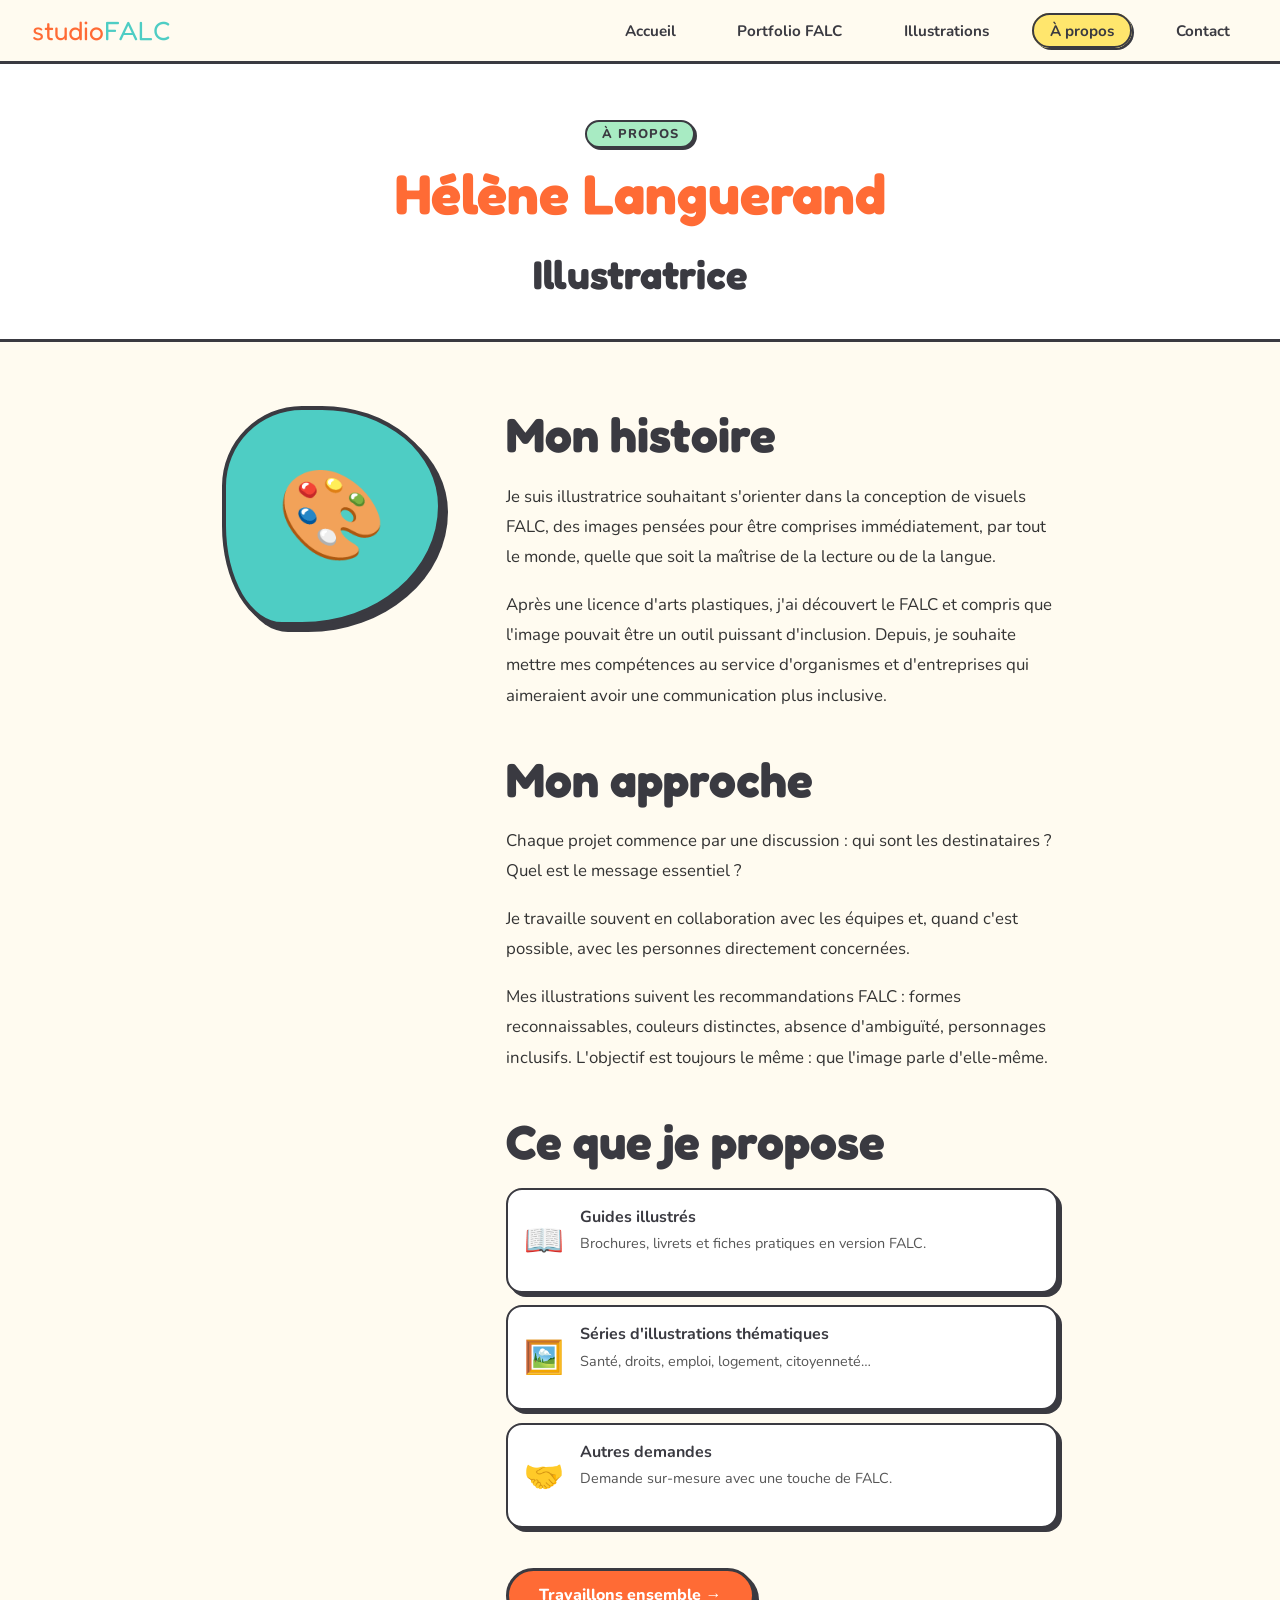
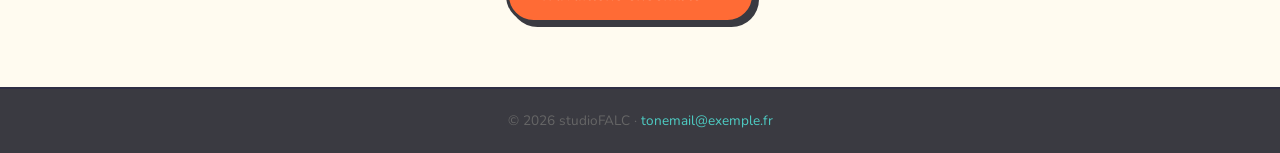
==== apropos.html @ 452ef882 "commit 2, ajout illustrations" ====
<!DOCTYPE html>
<html lang="fr">
<head>
  <meta charset="UTF-8">
  <meta name="viewport" content="width=device-width, initial-scale=1.0">
  <title>studioFALC - À propos</title>
  <link rel="preconnect" href="https://fonts.googleapis.com">
  <link rel="preconnect" href="https://fonts.gstatic.com" crossorigin>
  <link href="https://fonts.googleapis.com/css2?family=Fredoka+One&family=Nunito:wght@400;600;700;800&display=swap" rel="stylesheet">
  <link rel="stylesheet" href="style.css">
</head>
<body>

<nav>
  <a href="index.html" class="logo">studio<span>FALC</span></a>
  <ul class="nav-links" id="navLinks">
    <li><a href="index.html">Accueil</a></li>
    <li><a href="portfolio.html">Portfolio FALC</a></li>
    <li><a href="illustrations.html">Illustrations</a></li>
    <li><a href="apropos.html" class="active">À propos</a></li>
    <li><a href="contact.html">Contact</a></li>
  </ul>
  <button class="burger" id="burger" aria-label="Menu">
    <span></span><span></span><span></span>
  </button>
</nav>

<main>
  <div class="page-header">
    <div class="s-tag" style="background:var(--green);">À propos</div>
    <h1 class="orange-name">Hélène Languerand</h1>
    <h2 class="illustratrice-title">Illustratrice</h2>
  </div>

  <div class="apropos-wrap">

    <div class="avatar reveal">🎨</div>

    <div class="apropos-text">

      <div class="reveal">
        <h2>Mon histoire</h2>
        <p>
          Je suis illustratrice souhaitant s'orienter dans la conception de visuels FALC, des images pensées pour être comprises immédiatement, par tout le monde, quelle que soit la maîtrise de la lecture ou de la langue.
        </p>
        <p>
          Après une licence d'arts plastiques, j'ai découvert le FALC et compris que l'image pouvait être un outil puissant d'inclusion. Depuis, je souhaite mettre mes compétences au service d'organismes et d'entreprises qui aimeraient avoir une communication plus inclusive.
        </p>
      </div>

      <div class="reveal" style="margin-top:2.5rem;">
        <h2>Mon approche</h2>
        <p>
          Chaque projet commence par une discussion : qui sont les destinataires ? Quel est le message essentiel ? 
        </p>
        <p>
          Je travaille souvent en collaboration avec les équipes et, quand c'est possible, avec les personnes directement concernées.
        </p>
        <p>
          Mes illustrations suivent les recommandations FALC : formes reconnaissables, couleurs distinctes, absence d'ambiguïté, personnages inclusifs. L'objectif est toujours le même : que l'image parle d'elle-même.
        </p>
      </div>

      <div class="reveal" style="margin-top:2.5rem;">
        <h2>Ce que je propose</h2>
        <div style="display:flex; flex-direction:column; gap:.8rem; margin-top:1rem;">
          <div style="display:flex; gap:1rem; align-items:center; background:#fff; border:2.5px solid var(--dark); border-radius:var(--r); padding:1rem; box-shadow:var(--shadow);">
            <span style="font-size:2rem;">📖</span>
            <div>
              <strong>Guides illustrés</strong>
              <p style="font-size:.9rem; color:#555; margin-top:.2rem;">Brochures, livrets et fiches pratiques en version FALC.</p>
            </div>
          </div>
          <div style="display:flex; gap:1rem; align-items:center; background:#fff; border:2.5px solid var(--dark); border-radius:var(--r); padding:1rem; box-shadow:var(--shadow);">
            <span style="font-size:2rem;">🖼️</span>
            <div>
              <strong>Séries d'illustrations thématiques</strong>
              <p style="font-size:.9rem; color:#555; margin-top:.2rem;">Santé, droits, emploi, logement, citoyenneté…</p>
            </div>
          </div>
          <div style="display:flex; gap:1rem; align-items:center; background:#fff; border:2.5px solid var(--dark); border-radius:var(--r); padding:1rem; box-shadow:var(--shadow);">
            <span style="font-size:2rem;">🤝</span>
            <div>
              <strong>Autres demandes</strong>
              <p style="font-size:.9rem; color:#555; margin-top:.2rem;">Demande sur-mesure avec une touche de FALC.</p>
            </div>
          </div>
        </div>
      </div>

      <div class="reveal" style="margin-top:2.5rem;">
        <a href="contact.html" class="btn btn-coral">Travaillons ensemble →</a>
      </div>

    </div>
  </div>
</main>

<footer>
  <p>© 2026 studioFALC · <a href="mailto:tonemail@exemple.fr">tonemail@exemple.fr</a></p>
</footer>

<script src="nav.js"></script>
</body>
</html>
---- style.css ----
:root {
  --cream:  #FFFBF0;
  --coral:  #FF6B35;
  --teal:   #4ECDC4;
  --yellow: #FFE66D;
  --green: #a8ebc3;
  --dark:   #3a3a41;
  --shadow: 4px 4px 0 var(--dark);
  --r: 16px;
}

*, *::before, *::after { margin: 0; padding: 0; box-sizing: border-box; }
html { scroll-behavior: smooth; }

body {
  font-family: 'Nunito', sans-serif;
  background: var(--cream);
  color: var(--dark);
  overflow-x: hidden;
  min-height: 100vh;
  display: flex;
  flex-direction: column;
}

main { flex: 1; }

/* ══ NAV ══ */
nav {
  position: sticky; top: 0; z-index: 100;
  background: var(--cream);
  border-bottom: 3px solid var(--dark);
  padding: .9rem 2rem;
  display: flex; align-items: center; justify-content: space-between;
}
.logo {
  font-family: 'Fredoka One', cursive;
  font-size: 1.65rem; color: var(--coral); text-decoration: none;
}
.logo span { color: var(--teal); }

.nav-links { display: flex; gap: 1.6rem; list-style: none; }
.nav-links a {
  font-weight: 700; font-size: .95rem; color: var(--dark);
  text-decoration: none; padding: .35rem 1rem;
  border-radius: 50px; transition: background .2s, transform .18s;
  border: 2px solid transparent;
}
.nav-links a:hover {
  background: var(--yellow);
  transform: translateY(-2px);
}
.nav-links a.active {
  background: var(--yellow);
  border-color: var(--dark);
  box-shadow: 2px 2px 0 var(--dark);
}

.burger {
  display: none; flex-direction: column; gap: 5px;
  background: none; border: none; cursor: pointer; padding: 4px;
}
.burger span {
  display: block; width: 26px; height: 3px;
  background: var(--dark); border-radius: 3px; transition: all .3s;
}

/* ══ FOOTER ══ */
footer {
  background: var(--dark); color: #666;
  text-align: center; padding: 1.4rem 1rem;
  font-size: .85rem; border-top: 2px solid #2e2e45;
}
footer a { color: var(--teal); text-decoration: none; }

/* ══ BOUTONS ══ */
.btn {
  display: inline-block; padding: .85rem 1.9rem;
  border-radius: 50px; font-family: 'Nunito', sans-serif;
  font-weight: 800; font-size: 1rem; text-decoration: none;
  border: 3px solid var(--dark); cursor: pointer;
  transition: transform .18s, box-shadow .18s;
  box-shadow: var(--shadow);
}
.btn:hover  { transform: translate(-2px, -2px); box-shadow: 6px 6px 0 var(--dark); }
.btn:active { transform: translate(2px, 2px);   box-shadow: 2px 2px 0 var(--dark); }
.btn-coral  { background: var(--coral); color: #fff; }
.btn-white  { background: #fff; color: var(--dark); }
.btn-teal   { background: var(--teal); color: var(--dark); }
.btn-green   { background: var(--green); color: var(--dark); }

/* ══ BADGE / TAG ══ */
.badge {
  display: inline-block;
  background: var(--green); border: 2px solid var(--dark);
  border-radius: 50px; padding: .3rem 1rem;
  font-weight: 800; font-size: .88rem;
  box-shadow: 2px 2px 0 var(--dark); margin-bottom: 1.4rem;
}
.s-tag {
  display: inline-block; border: 2.5px solid var(--dark);
  border-radius: 50px; padding: .2rem .9rem;
  font-weight: 800; font-size: .8rem; letter-spacing: 1px;
  text-transform: uppercase; margin-bottom: .9rem;
  box-shadow: 2px 2px 0 var(--dark);
}

/* ══ TITRES ══ */
h1 {
  font-family: 'Fredoka One', cursive;
  font-size: clamp(2.8rem, 6vw, 5rem);
  line-height: 1.1; margin-bottom: 1.4rem;
}
h1 .hl {
  color: var(--coral); position: relative; display: inline-block;
}
h1 .hl::after {
  content: ''; position: absolute;
  bottom: 4px; left: 0; width: 100%; height: 10px;
  background: var(--yellow); z-index: -1; border-radius: 4px;
}
h2 {
  font-family: 'Fredoka One', cursive;
  font-size: clamp(2rem, 4vw, 3rem); line-height: 1.2;
}

/* ══ PAGE HERO (index) ══ */
.hero {
  min-height: calc(100vh - 66px);
  display: flex; align-items: center;
  padding: 4rem 2rem; position: relative; overflow: hidden;
}
.hero-content { max-width: 660px; z-index: 2; }
.hero-sub {
  font-size: 1.15rem; line-height: 1.75; color: #444;
  margin-bottom: 2.5rem; max-width: 500px;
}
.hero-btns { display: flex; gap: 1rem; flex-wrap: wrap; }

/* Blobs */
.blob { position: absolute; border-radius: 50%; z-index: 1; opacity: .55; }
.blob-1 {
  width: 420px; height: 420px; background: var(--teal);
  right: -70px; top: 50%; transform: translateY(-50%);
  border-radius: 60% 40% 70% 30% / 50% 60% 40% 50%;
  animation: float1 6s ease-in-out infinite;
}
.blob-2 {
  width: 190px; height: 190px; background: var(--yellow);
  right: 220px; top: 8%;
  border-radius: 40% 60% 30% 70% / 60% 40% 70% 30%;
  animation: floatS 5s ease-in-out infinite;
  animation-delay: -2s;
}
.blob-3 {
  width: 110px; height: 110px; background: var(--green);
  right: 400px; bottom: 10%;
  border-radius: 70% 30% 50% 50% / 40% 60% 40% 60%;
  animation: floatS 5s ease-in-out infinite;
  animation-delay: -4s;
}
@keyframes float1 {
  0%,100% { transform: translateY(-50%) rotate(0deg); }
  50%      { transform: translateY(calc(-50% - 18px)) rotate(4deg); }
}
@keyframes floatS {
  0%,100% { transform: translateY(0); }
  50%      { transform: translateY(-14px); }
}

/* ══ PAGE PORTFOLIO ══ */
.page-header {
  padding: 3.5rem 2rem 2rem;
  text-align: center;
  border-bottom: 3px solid var(--dark);
  background: #fff;
}
.page-header h1 { font-size: clamp(2.2rem, 5vw, 3.5rem); margin-bottom: .6rem; }
.page-header p  { font-size: 1.05rem; color: #555; max-width: 520px; margin: 0 auto; }

.portfolio-section { padding: 3.5rem 2rem; }
.grid {
  display: grid;
  grid-template-columns: repeat(auto-fill, minmax(280px, 1fr));
  gap: 1.5rem; max-width: 1100px; margin: 0 auto;
}
.grid-gip {
  display: grid;
  grid-template-columns: repeat(3, 1fr);
  gap: 1.2rem; max-width: 1200px; margin: 2rem auto 0;
}
@media (max-width: 768px) {
  .grid-gip { grid-template-columns: 1fr; }
}
.card {
  border: 3px solid var(--dark); border-radius: var(--r);
  overflow: hidden; box-shadow: var(--shadow);
  transition: transform .2s, box-shadow .2s;
  background: #fff;
}
.card:hover {
  transform: translate(-3px, -3px);
  box-shadow: 7px 7px 0 var(--dark);
}
.card-thumb {
  width: 100%; aspect-ratio: 4/3;
  display: flex; align-items: center; justify-content: center;
  font-size: 4.5rem;
}
.card-body { padding: 1.2rem; border-top: 3px solid var(--dark); }
.card-cat {
  display: inline-block; font-size: .75rem; font-weight: 800;
  text-transform: uppercase; letter-spacing: .8px;
  padding: .15rem .7rem; border-radius: 50px;
  border: 2px solid var(--dark); margin-bottom: .6rem;
}
.card-title { font-weight: 800; font-size: 1.05rem; margin-bottom: .35rem; }
.card-desc  { font-size: .88rem; color: #555; line-height: 1.5; }

/* ══ PAGE À PROPOS ══ */
.apropos-wrap {
  max-width: 900px; margin: 0 auto;
  padding: 4rem 2rem;
  display: grid; grid-template-columns: 220px 1fr;
  gap: 4rem; align-items: start;
}
.avatar {
  aspect-ratio: 1; background: var(--teal);
  border-radius: 40% 60% 70% 30% / 40% 50% 60% 50%;
  border: 4px solid var(--dark); box-shadow: 6px 6px 0 var(--dark);
  display: flex; align-items: center; justify-content: center;
  font-size: 5.5rem; position: sticky; top: 100px;
}
.apropos-text h2 { margin-bottom: 1.1rem; }
.apropos-text p  { font-size: 1.05rem; line-height: 1.8; color: #333; margin-bottom: 1.1rem; }
.chips { display: flex; gap: .8rem; flex-wrap: wrap; margin-top: 1.4rem; }
.chip {
  padding: .4rem 1rem; border-radius: 50px;
  border: 2px solid var(--dark); font-weight: 700; font-size: .9rem;
  box-shadow: 2px 2px 0 var(--dark);
}

/* ══ PAGE CONTACT ══ */
.contact-wrap {
  max-width: 600px; margin: 0 auto;
  padding: 4rem 2rem;
}
.contact-wrap h1 { margin-bottom: .6rem; }
.contact-wrap .intro { font-size: 1.05rem; color: #444; margin-bottom: 2.5rem; }
form { display: flex; flex-direction: column; gap: 1.2rem; }
.fgroup { display: flex; flex-direction: column; gap: .5rem; }
.fgroup label { font-weight: 700; font-size: .95rem; }
.fgroup input,
.fgroup textarea,
.fgroup select {
  padding: .85rem 1rem; border-radius: var(--r);
  border: 3px solid var(--dark); background: #fff;
  font-family: 'Nunito', sans-serif; font-size: 1rem;
  color: var(--dark); transition: border-color .2s, box-shadow .2s;
  box-shadow: var(--shadow);
}
.fgroup input:focus,
.fgroup textarea:focus,
.fgroup select:focus {
  outline: none; border-color: var(--teal);
  box-shadow: 4px 4px 0 var(--teal);
}
.fgroup textarea { resize: vertical; min-height: 150px; }
.form-row { display: grid; grid-template-columns: 1fr 1fr; gap: 1.2rem; }

/* ══ CARTES IMAGE SEULE (portfolio) ══ */
.card-img-only {
  border: 3px solid var(--dark);
  border-radius: var(--r);
  overflow: hidden;
  box-shadow: var(--shadow);
  transition: transform .2s, box-shadow .2s;
  background: #fff;
  aspect-ratio: 4/3;
}
.card-img-only:hover {
  transform: translate(-3px, -3px);
  box-shadow: 7px 7px 0 var(--dark);
}
.card-img-only img {
  width: 100%;
  height: 100%;
  object-fit: cover;
  display: block;
}

.project-title {
  font-family: 'Fredoka One', cursive;
  font-size: 2.5rem;
  margin-bottom: 1.5rem;
  padding-bottom: .6rem;
  display: inline-block;
}

.illustratrice-title {
  font-family: 'Fredoka One', cursive;
  font-size: 2.5rem;
  margin-top: 1rem;
  padding-bottom: .6rem;
  display: inline-block;
}

.orange-name {
  color: var(--coral);
}


/* ══ REVEAL ══ */
.reveal {
  opacity: 0; transform: translateY(24px);
  transition: opacity .5s ease, transform .5s ease;
}
.reveal.visible { opacity: 1; transform: none; }

/* ══ MOBILE ══ */
@media (max-width: 768px) {
  .burger { display: flex; }
  .nav-links {
    display: none; position: absolute;
    top: 100%; left: 0; right: 0;
    background: var(--cream);
    border-bottom: 3px solid var(--dark);
    flex-direction: column; align-items: center;
    padding: 1.5rem; gap: 1.2rem;
  }
  .nav-links.open { display: flex; }
  .blob-1 { width: 240px; height: 240px; }
  .blob-2, .blob-3 { display: none; }
  .apropos-wrap { grid-template-columns: 1fr; gap: 2rem; }
  .avatar { width: 160px; margin: 0 auto; position: static; }
  .form-row { grid-template-columns: 1fr; }
}
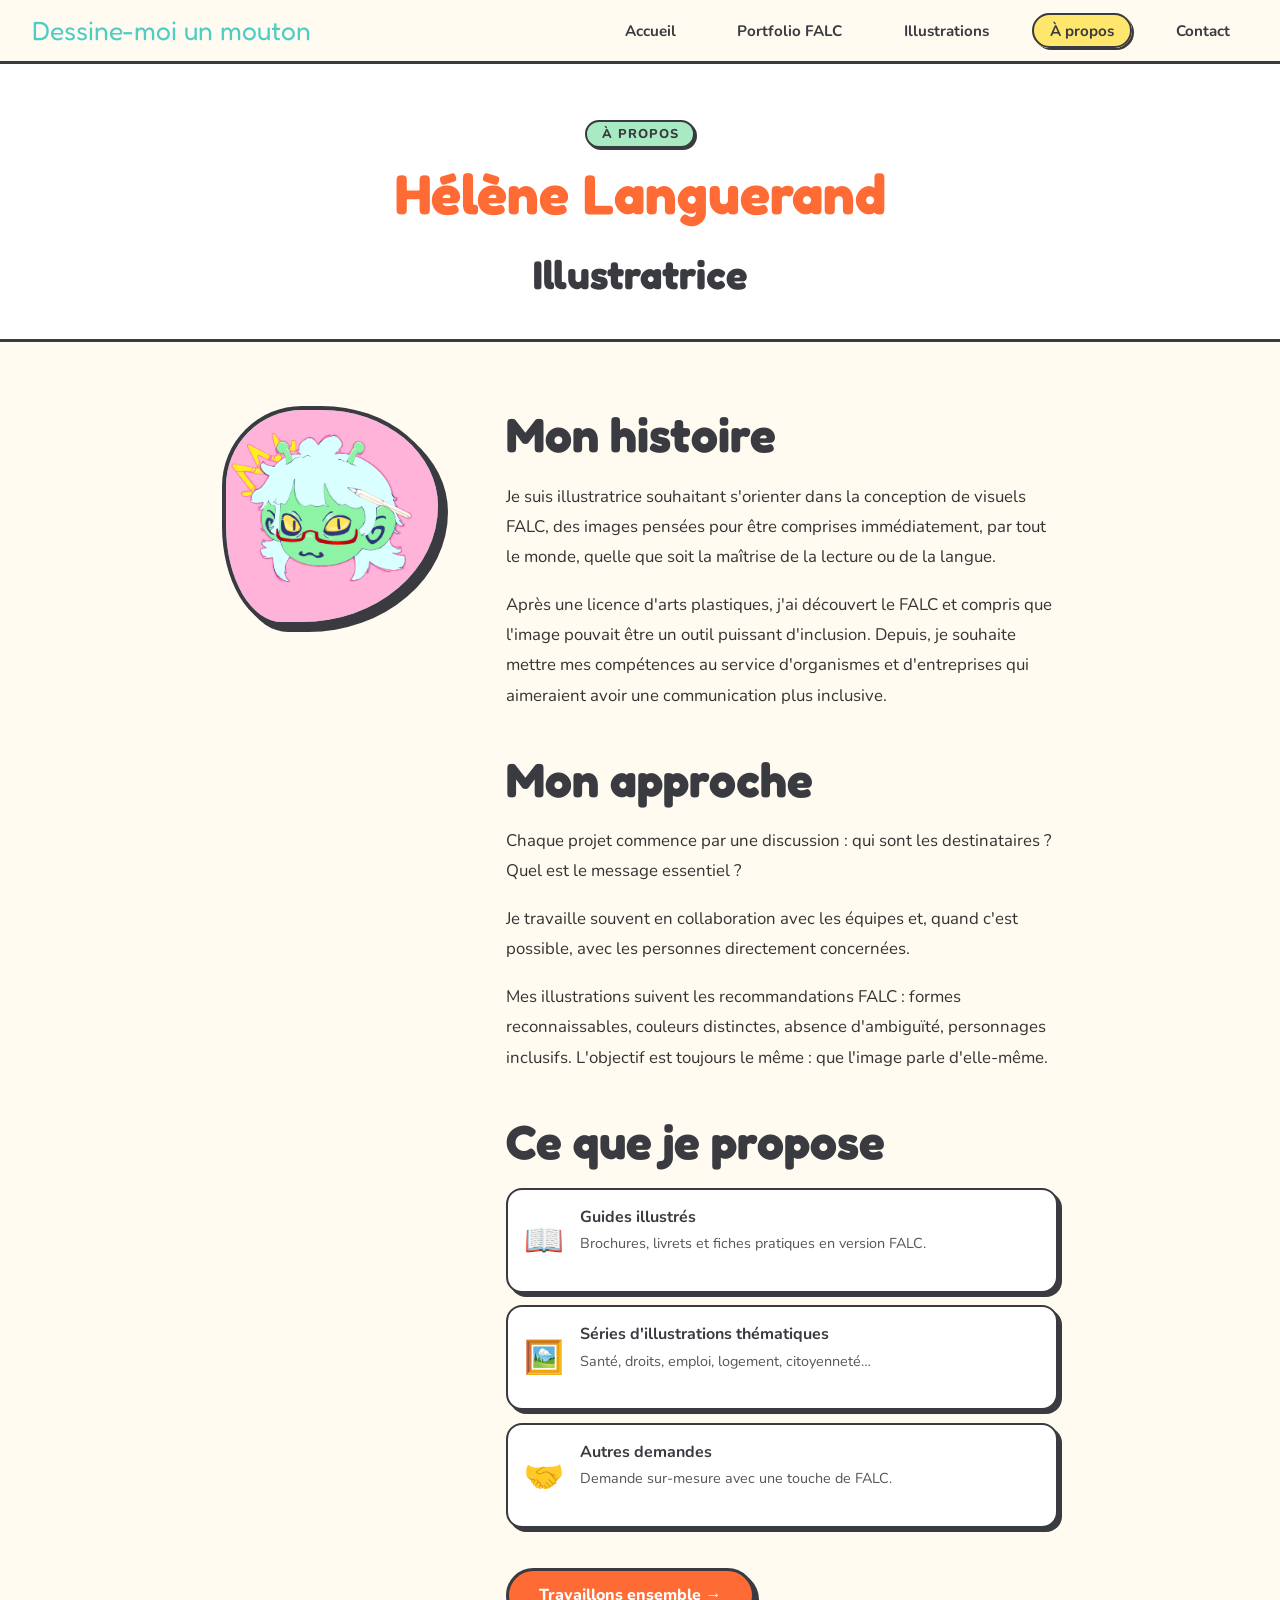
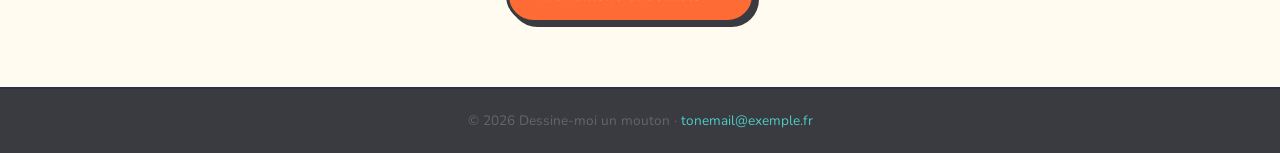
==== commit 92257736: "update site 07/09/2026" ====
--- a/apropos.html
+++ b/apropos.html
@@ -3,7 +3,7 @@
 <head>
   <meta charset="UTF-8">
   <meta name="viewport" content="width=device-width, initial-scale=1.0">
-  <title>studioFALC - À propos</title>
+  <title>DMUM - À propos</title>
   <link rel="preconnect" href="https://fonts.googleapis.com">
   <link rel="preconnect" href="https://fonts.gstatic.com" crossorigin>
   <link href="https://fonts.googleapis.com/css2?family=Fredoka+One&family=Nunito:wght@400;600;700;800&display=swap" rel="stylesheet">
@@ -12,7 +12,7 @@
 <body>
 
 <nav>
-  <a href="index.html" class="logo">studio<span>FALC</span></a>
+  <a href="index.html" class="logo">Dessine-moi un mouton</a>
   <ul class="nav-links" id="navLinks">
     <li><a href="index.html">Accueil</a></li>
     <li><a href="portfolio.html">Portfolio FALC</a></li>
@@ -34,7 +34,9 @@
 
   <div class="apropos-wrap">
 
-    <div class="avatar reveal">🎨</div>
+    <div class="avatar reveal">
+      <img src="images/Avatar.png" alt="Avatar Hélène Languerand" style="width:120%; height:120%; object-fit:cover;">
+    </div>
 
     <div class="apropos-text">
 
@@ -97,7 +99,7 @@
 </main>
 
 <footer>
-  <p>© 2026 studioFALC · <a href="mailto:tonemail@exemple.fr">tonemail@exemple.fr</a></p>
+  <p>© 2026 Dessine-moi un mouton · <a href="mailto:tonemail@exemple.fr">tonemail@exemple.fr</a></p>
 </footer>
 
 <script src="nav.js"></script>
--- a/style.css
+++ b/style.css
@@ -34,7 +34,7 @@
 }
 .logo {
   font-family: 'Fredoka One', cursive;
-  font-size: 1.65rem; color: var(--coral); text-decoration: none;
+  font-size: 1.65rem; color: var(--teal); text-decoration: none;
 }
 .logo span { color: var(--teal); }
 
@@ -228,6 +228,7 @@
   border-radius: 40% 60% 70% 30% / 40% 50% 60% 50%;
   border: 4px solid var(--dark); box-shadow: 6px 6px 0 var(--dark);
   display: flex; align-items: center; justify-content: center;
+  overflow: hidden;
   font-size: 5.5rem; position: sticky; top: 100px;
 }
 .apropos-text h2 { margin-bottom: 1.1rem; }
@@ -269,17 +270,17 @@
 
 /* ══ CARTES IMAGE SEULE (portfolio) ══ */
 .card-img-only {
-  border: 3px solid var(--dark);
+  border: 3px solid var(--green);
   border-radius: var(--r);
   overflow: hidden;
-  box-shadow: var(--shadow);
+  box-shadow: var(--green);
   transition: transform .2s, box-shadow .2s;
   background: #fff;
   aspect-ratio: 4/3;
 }
 .card-img-only:hover {
   transform: translate(-3px, -3px);
-  box-shadow: 7px 7px 0 var(--dark);
+  box-shadow: 7px 7px 0 var(--green);
 }
 .card-img-only img {
   width: 100%;
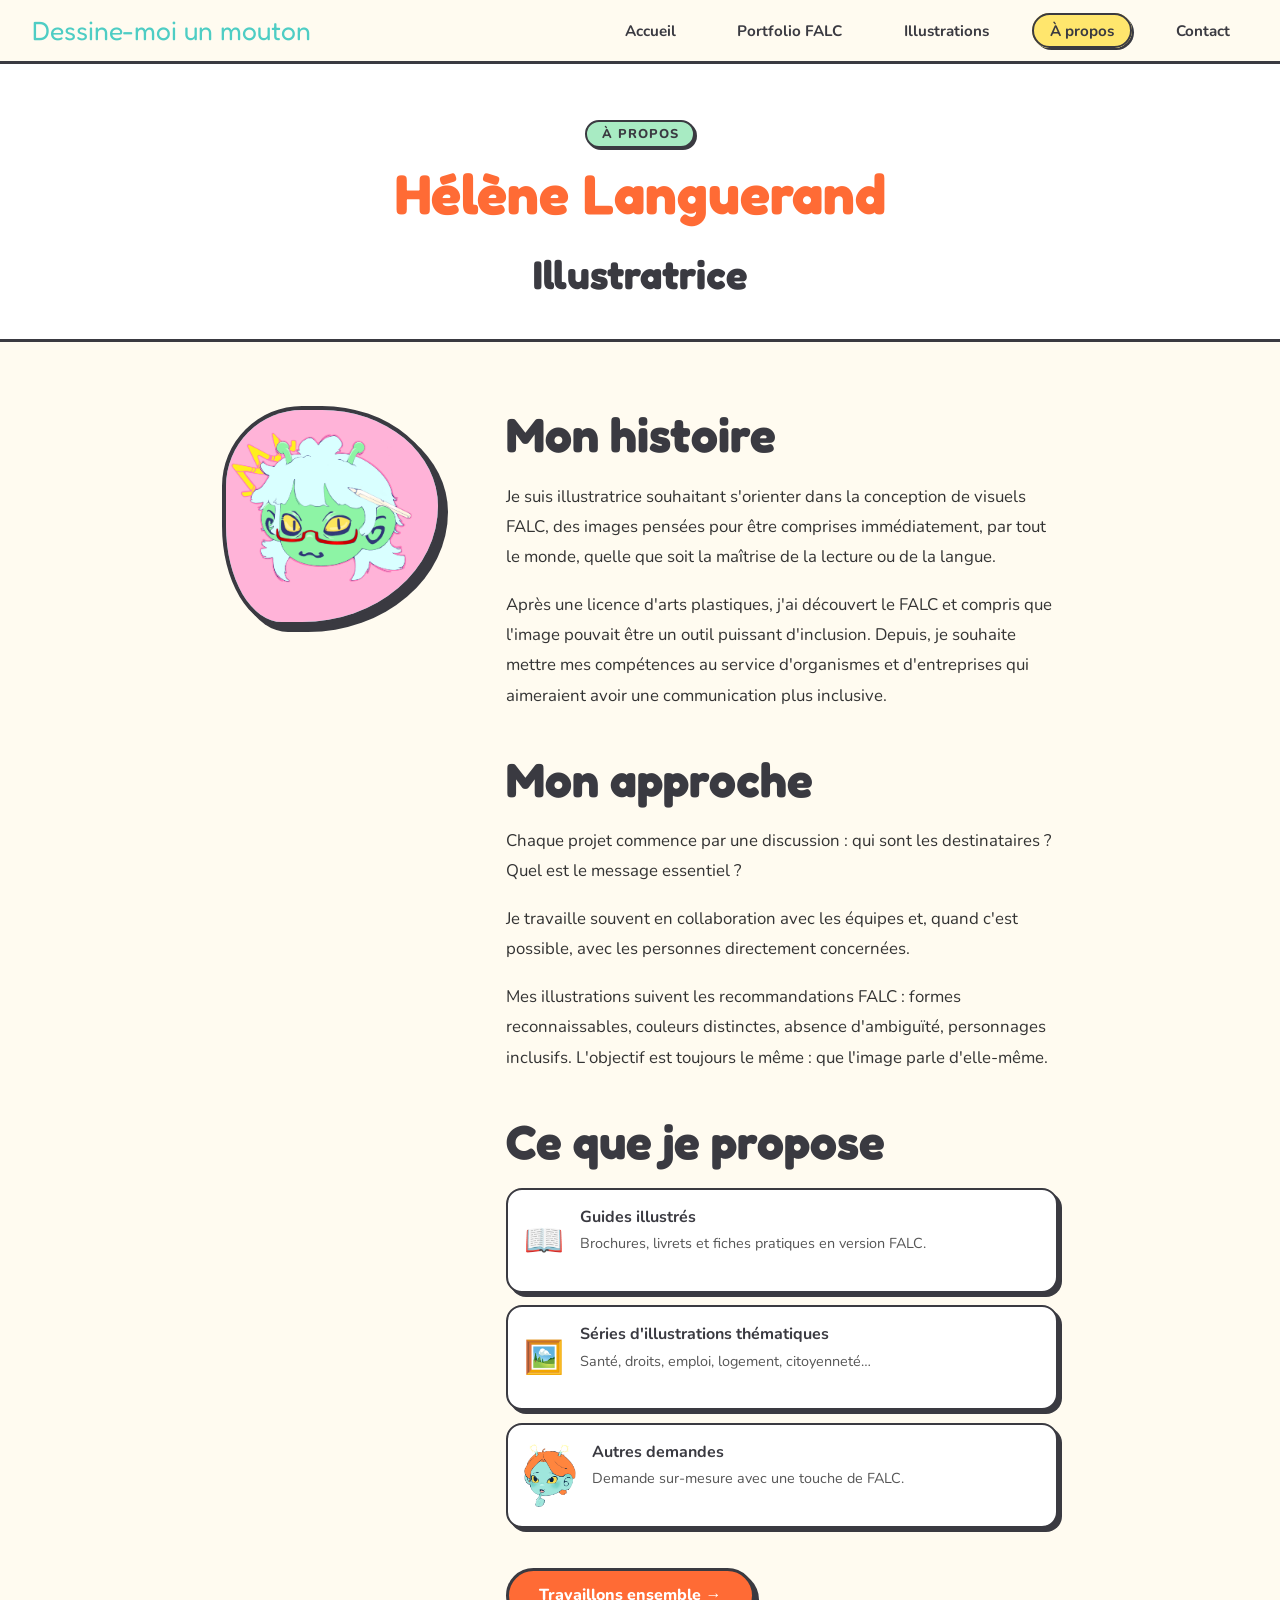
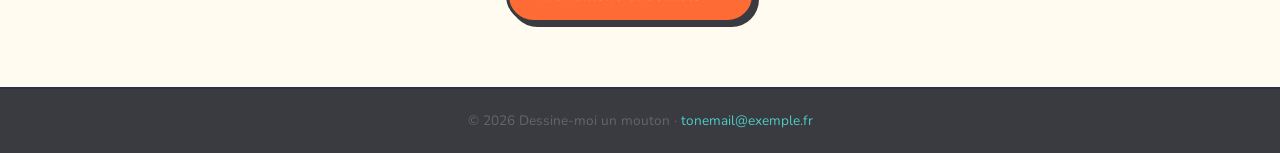
==== commit b0c1cbd6: "Update 09/09" ====
--- a/apropos.html
+++ b/apropos.html
@@ -81,7 +81,8 @@
             </div>
           </div>
           <div style="display:flex; gap:1rem; align-items:center; background:#fff; border:2.5px solid var(--dark); border-radius:var(--r); padding:1rem; box-shadow:var(--shadow);">
-            <span style="font-size:2rem;">🤝</span>
+            <!--<span style="font-size:2rem;">🤝</span> -->
+            <img src="images/Hmm.png" alt="Hmm" style="width:10%; height:10%; object-fit:cover;">
             <div>
               <strong>Autres demandes</strong>
               <p style="font-size:.9rem; color:#555; margin-top:.2rem;">Demande sur-mesure avec une touche de FALC.</p>
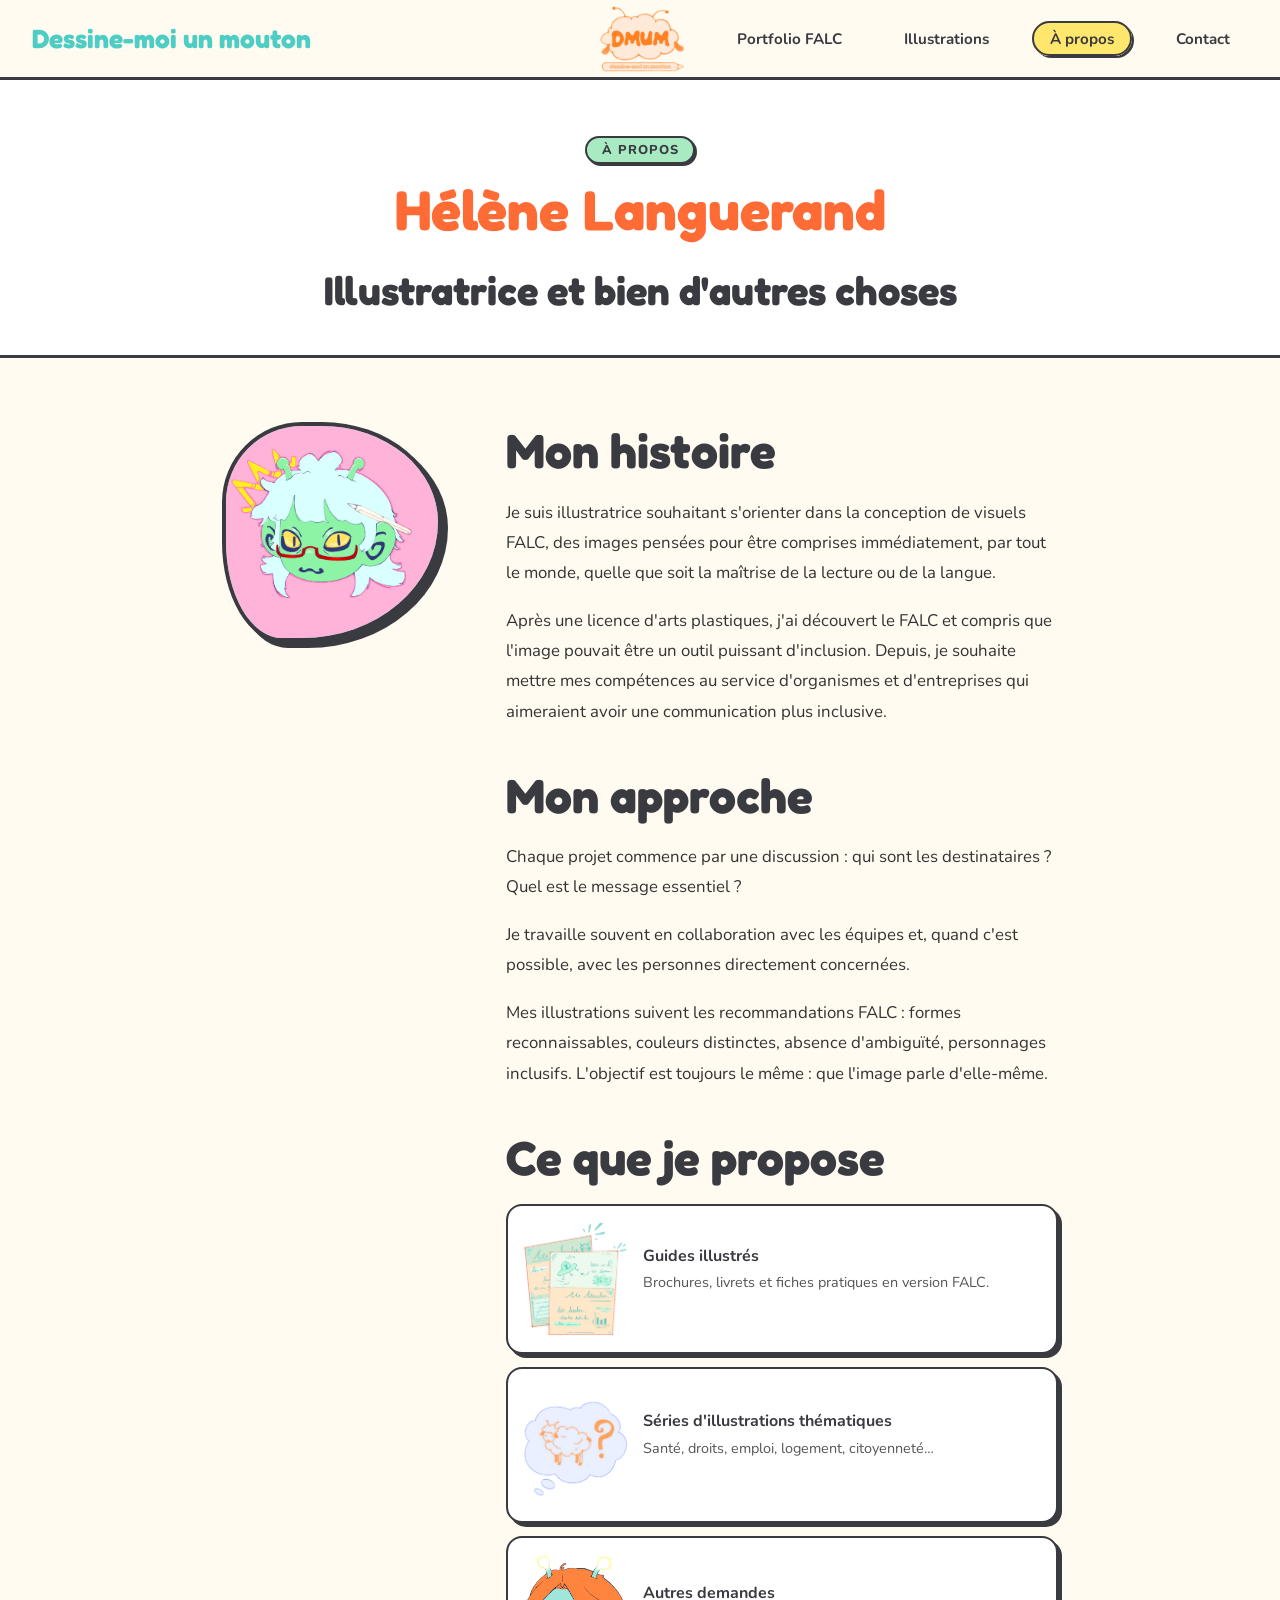
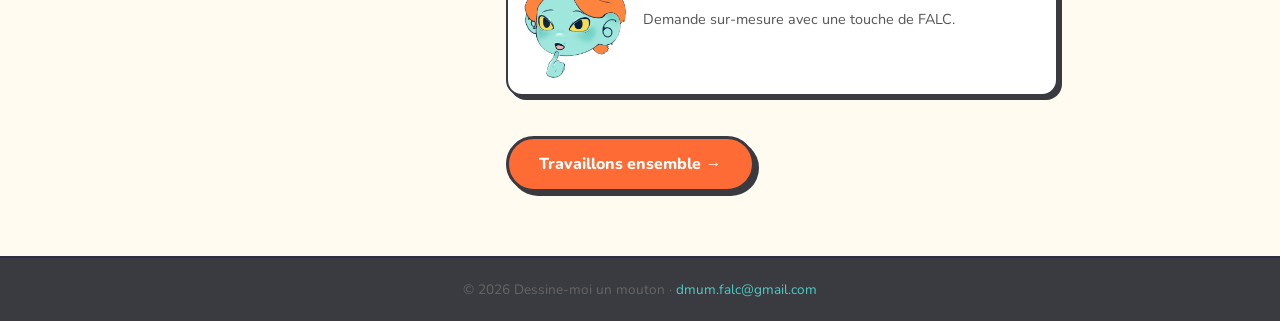
==== commit a89a91a6: "Commit final hébergement OVH" ====
--- a/apropos.html
+++ b/apropos.html
@@ -2,17 +2,23 @@
 <html lang="fr">
 <head>
   <meta charset="UTF-8">
+  <link rel="preload" href="fonts/Fredoka.woff2" as="font" type="font/woff2" crossorigin>
+  <link rel="preload" href="fonts/Nunito.woff2" as="font" type="font/woff2" crossorigin>
   <meta name="viewport" content="width=device-width, initial-scale=1.0">
   <title>DMUM - À propos</title>
-  <link rel="preconnect" href="https://fonts.googleapis.com">
-  <link rel="preconnect" href="https://fonts.gstatic.com" crossorigin>
-  <link href="https://fonts.googleapis.com/css2?family=Fredoka+One&family=Nunito:wght@400;600;700;800&display=swap" rel="stylesheet">
   <link rel="stylesheet" href="style.css">
+  <link rel="icon" href="images/Logo_noBG.png" type="image/png">
+  <meta property="og:image" content="https://dmum-falc.fr/images/Logo_BG.png">
+  <meta property="og:title" content="Dessine-moi un mouton - Hélène Languerand">
+  <meta property="og:description" content="Illustratrice spécialisée en visuels FALC">
 </head>
 <body>
 
 <nav>
   <a href="index.html" class="logo">Dessine-moi un mouton</a>
+  <a href="index.html">
+    <img src="images/Logo_noBG.png" alt="Logo DMUM" style="height:85%; width:auto; position:absolute; left:50%; top:50%; transform:translate(-50%, -50%); display:block;">
+  </a>
   <ul class="nav-links" id="navLinks">
     <li><a href="index.html">Accueil</a></li>
     <li><a href="portfolio.html">Portfolio FALC</a></li>
@@ -29,7 +35,7 @@
   <div class="page-header">
     <div class="s-tag" style="background:var(--green);">À propos</div>
     <h1 class="orange-name">Hélène Languerand</h1>
-    <h2 class="illustratrice-title">Illustratrice</h2>
+    <h2 class="illustratrice-title">Illustratrice et bien d'autres choses</h2>
   </div>
 
   <div class="apropos-wrap">
@@ -67,14 +73,16 @@
         <h2>Ce que je propose</h2>
         <div style="display:flex; flex-direction:column; gap:.8rem; margin-top:1rem;">
           <div style="display:flex; gap:1rem; align-items:center; background:#fff; border:2.5px solid var(--dark); border-radius:var(--r); padding:1rem; box-shadow:var(--shadow);">
-            <span style="font-size:2rem;">📖</span>
+            <!--<span style="font-size:2rem;">📖</span>-->
+            <img src="images/Fiches_Falc.png" alt="Fiche FALC" style="width:20%; height:20%; object-fit:cover;">
             <div>
               <strong>Guides illustrés</strong>
               <p style="font-size:.9rem; color:#555; margin-top:.2rem;">Brochures, livrets et fiches pratiques en version FALC.</p>
             </div>
           </div>
           <div style="display:flex; gap:1rem; align-items:center; background:#fff; border:2.5px solid var(--dark); border-radius:var(--r); padding:1rem; box-shadow:var(--shadow);">
-            <span style="font-size:2rem;">🖼️</span>
+            <!--<span style="font-size:2rem;">🖼️</span>-->
+            <img src="images/Mouton.png" alt="Mouton" style="width:20%; height:20%; object-fit:cover;">
             <div>
               <strong>Séries d'illustrations thématiques</strong>
               <p style="font-size:.9rem; color:#555; margin-top:.2rem;">Santé, droits, emploi, logement, citoyenneté…</p>
@@ -82,7 +90,7 @@
           </div>
           <div style="display:flex; gap:1rem; align-items:center; background:#fff; border:2.5px solid var(--dark); border-radius:var(--r); padding:1rem; box-shadow:var(--shadow);">
             <!--<span style="font-size:2rem;">🤝</span> -->
-            <img src="images/Hmm.png" alt="Hmm" style="width:10%; height:10%; object-fit:cover;">
+            <img src="images/Hmm.png" alt="Hmm" style="width:20%; height:20%; object-fit:cover;">
             <div>
               <strong>Autres demandes</strong>
               <p style="font-size:.9rem; color:#555; margin-top:.2rem;">Demande sur-mesure avec une touche de FALC.</p>
@@ -100,7 +108,7 @@
 </main>
 
 <footer>
-  <p>© 2026 Dessine-moi un mouton · <a href="mailto:tonemail@exemple.fr">tonemail@exemple.fr</a></p>
+  <p>© 2026 Dessine-moi un mouton · <a href="mailto:dmum.falc@gmail.com">dmum.falc@gmail.com</a></p>
 </footer>
 
 <script src="nav.js"></script>
--- a/style.css
+++ b/style.css
@@ -1,3 +1,16 @@
+@font-face {
+  font-family: 'Fredoka';
+  font-weight: 300 900;
+  font-display: block;
+  src: url('fonts/Fredoka.woff2') format('woff2');
+}
+@font-face {
+  font-family: 'Nunito';
+  font-weight: 100 900;
+  font-display: block;
+  src: url('fonts/Nunito.woff2') format('woff2');
+}
+
 :root {
   --cream:  #FFFBF0;
   --coral:  #FF6B35;
@@ -29,11 +42,12 @@
   position: sticky; top: 0; z-index: 100;
   background: var(--cream);
   border-bottom: 3px solid var(--dark);
-  padding: .9rem 2rem;
+  padding: 1.4rem 2rem;
   display: flex; align-items: center; justify-content: space-between;
 }
 .logo {
-  font-family: 'Fredoka One', cursive;
+  font-family: 'Fredoka', cursive;
+  font-weight: 700;
   font-size: 1.65rem; color: var(--teal); text-decoration: none;
 }
 .logo span { color: var(--teal); }
@@ -80,6 +94,7 @@
   border: 3px solid var(--dark); cursor: pointer;
   transition: transform .18s, box-shadow .18s;
   box-shadow: var(--shadow);
+  /*white-space: nowrap;*/
 }
 .btn:hover  { transform: translate(-2px, -2px); box-shadow: 6px 6px 0 var(--dark); }
 .btn:active { transform: translate(2px, 2px);   box-shadow: 2px 2px 0 var(--dark); }
@@ -106,7 +121,7 @@
 
 /* ══ TITRES ══ */
 h1 {
-  font-family: 'Fredoka One', cursive;
+  font-family: 'Fredoka', cursive;
   font-size: clamp(2.8rem, 6vw, 5rem);
   line-height: 1.1; margin-bottom: 1.4rem;
 }
@@ -119,7 +134,7 @@
   background: var(--yellow); z-index: -1; border-radius: 4px;
 }
 h2 {
-  font-family: 'Fredoka One', cursive;
+  font-family: 'Fredoka', cursive;
   font-size: clamp(2rem, 4vw, 3rem); line-height: 1.2;
 }
 
@@ -129,7 +144,7 @@
   display: flex; align-items: center;
   padding: 4rem 2rem; position: relative; overflow: hidden;
 }
-.hero-content { max-width: 660px; z-index: 2; }
+.hero-content { max-width: 800px; z-index: 2; }
 .hero-sub {
   font-size: 1.15rem; line-height: 1.75; color: #444;
   margin-bottom: 2.5rem; max-width: 500px;
@@ -290,7 +305,7 @@
 }
 
 .project-title {
-  font-family: 'Fredoka One', cursive;
+  font-family: 'Fredoka', cursive;
   font-size: 2.5rem;
   margin-bottom: 1.5rem;
   padding-bottom: .6rem;
@@ -298,7 +313,7 @@
 }
 
 .illustratrice-title {
-  font-family: 'Fredoka One', cursive;
+  font-family: 'Fredoka', cursive;
   font-size: 2.5rem;
   margin-top: 1rem;
   padding-bottom: .6rem;
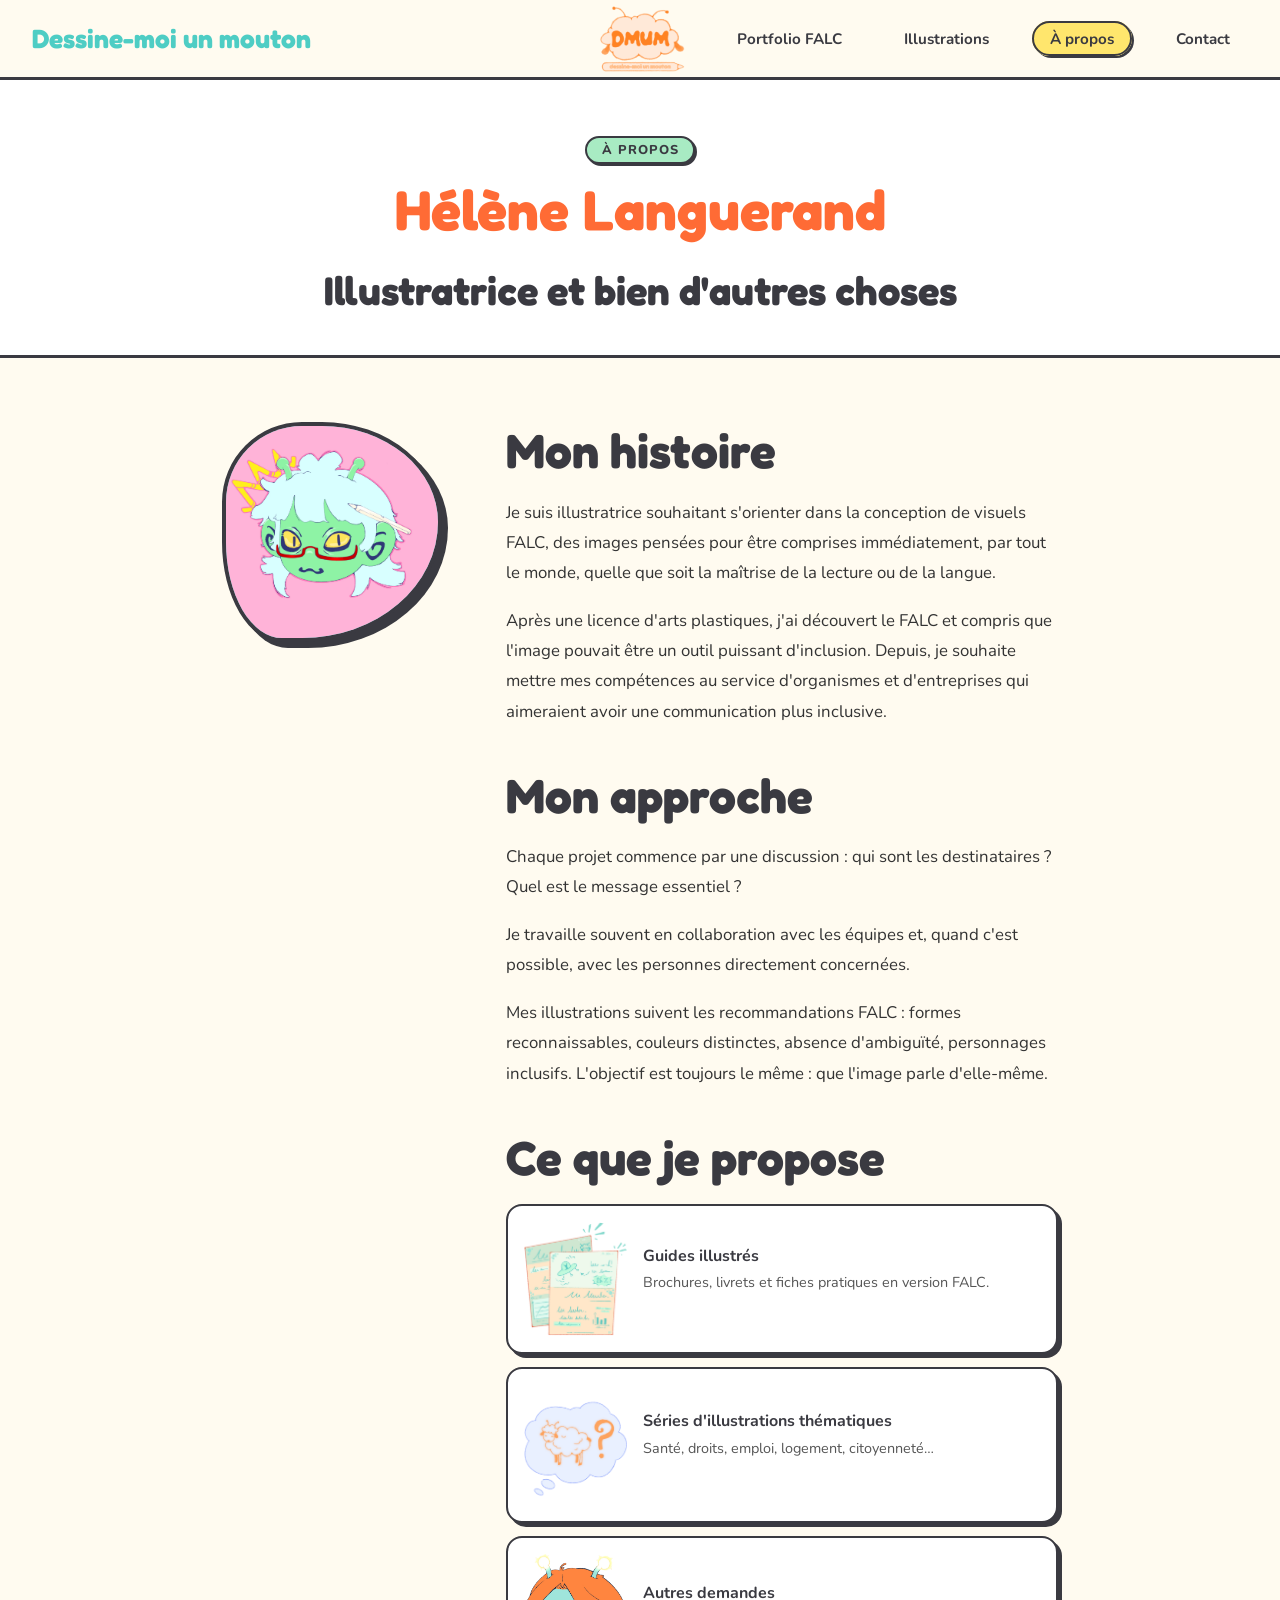
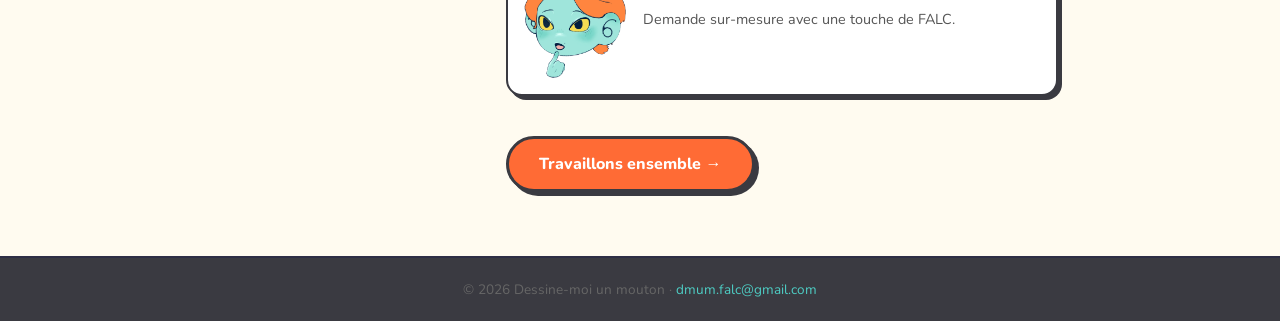
==== commit 4c721936: "Allègement des images png -> webp" ====
--- a/apropos.html
+++ b/apropos.html
@@ -11,6 +11,8 @@
   <meta property="og:image" content="https://dmum-falc.fr/images/Logo_BG.png">
   <meta property="og:title" content="Dessine-moi un mouton - Hélène Languerand">
   <meta property="og:description" content="Illustratrice spécialisée en visuels FALC">
+  <meta property="og:url" content="https://www.dmum-falc.fr">
+  <meta name="description" content="Hélène Languerand, illustratrice spécialisée en visuels FALC - Facile à Lire et à Comprendre.">
 </head>
 <body>
 
@@ -41,7 +43,7 @@
   <div class="apropos-wrap">
 
     <div class="avatar reveal">
-      <img src="images/Avatar.png" alt="Avatar Hélène Languerand" style="width:120%; height:120%; object-fit:cover;">
+      <img src="images/Avatar.webp" alt="Avatar Hélène Languerand" style="width:120%; height:120%; object-fit:cover;">
     </div>
 
     <div class="apropos-text">
@@ -74,7 +76,7 @@
         <div style="display:flex; flex-direction:column; gap:.8rem; margin-top:1rem;">
           <div style="display:flex; gap:1rem; align-items:center; background:#fff; border:2.5px solid var(--dark); border-radius:var(--r); padding:1rem; box-shadow:var(--shadow);">
             <!--<span style="font-size:2rem;">📖</span>-->
-            <img src="images/Fiches_Falc.png" alt="Fiche FALC" style="width:20%; height:20%; object-fit:cover;">
+            <img src="images/Fiches_Falc.webp" alt="Fiche FALC" style="width:20%; height:20%; object-fit:cover;">
             <div>
               <strong>Guides illustrés</strong>
               <p style="font-size:.9rem; color:#555; margin-top:.2rem;">Brochures, livrets et fiches pratiques en version FALC.</p>
@@ -82,7 +84,7 @@
           </div>
           <div style="display:flex; gap:1rem; align-items:center; background:#fff; border:2.5px solid var(--dark); border-radius:var(--r); padding:1rem; box-shadow:var(--shadow);">
             <!--<span style="font-size:2rem;">🖼️</span>-->
-            <img src="images/Mouton.png" alt="Mouton" style="width:20%; height:20%; object-fit:cover;">
+            <img src="images/Mouton.webp" alt="Mouton" style="width:20%; height:20%; object-fit:cover;">
             <div>
               <strong>Séries d'illustrations thématiques</strong>
               <p style="font-size:.9rem; color:#555; margin-top:.2rem;">Santé, droits, emploi, logement, citoyenneté…</p>
@@ -90,7 +92,7 @@
           </div>
           <div style="display:flex; gap:1rem; align-items:center; background:#fff; border:2.5px solid var(--dark); border-radius:var(--r); padding:1rem; box-shadow:var(--shadow);">
             <!--<span style="font-size:2rem;">🤝</span> -->
-            <img src="images/Hmm.png" alt="Hmm" style="width:20%; height:20%; object-fit:cover;">
+            <img src="images/Hmm.webp" alt="Hmm" style="width:20%; height:20%; object-fit:cover;">
             <div>
               <strong>Autres demandes</strong>
               <p style="font-size:.9rem; color:#555; margin-top:.2rem;">Demande sur-mesure avec une touche de FALC.</p>
--- a/style.css
+++ b/style.css
@@ -205,6 +205,11 @@
 }
 @media (max-width: 768px) {
   .grid-gip { grid-template-columns: 1fr; }
+  .hero { margin-left: 0 !important; }
+
+  .logo { display: none; }
+  nav img { position: static !important; transform: none !important; height: 60px !important; width: auto; }
+  h1 { font-size: clamp(2.2rem, 9vw, 3rem); }
 }
 .card {
   border: 3px solid var(--dark); border-radius: var(--r);
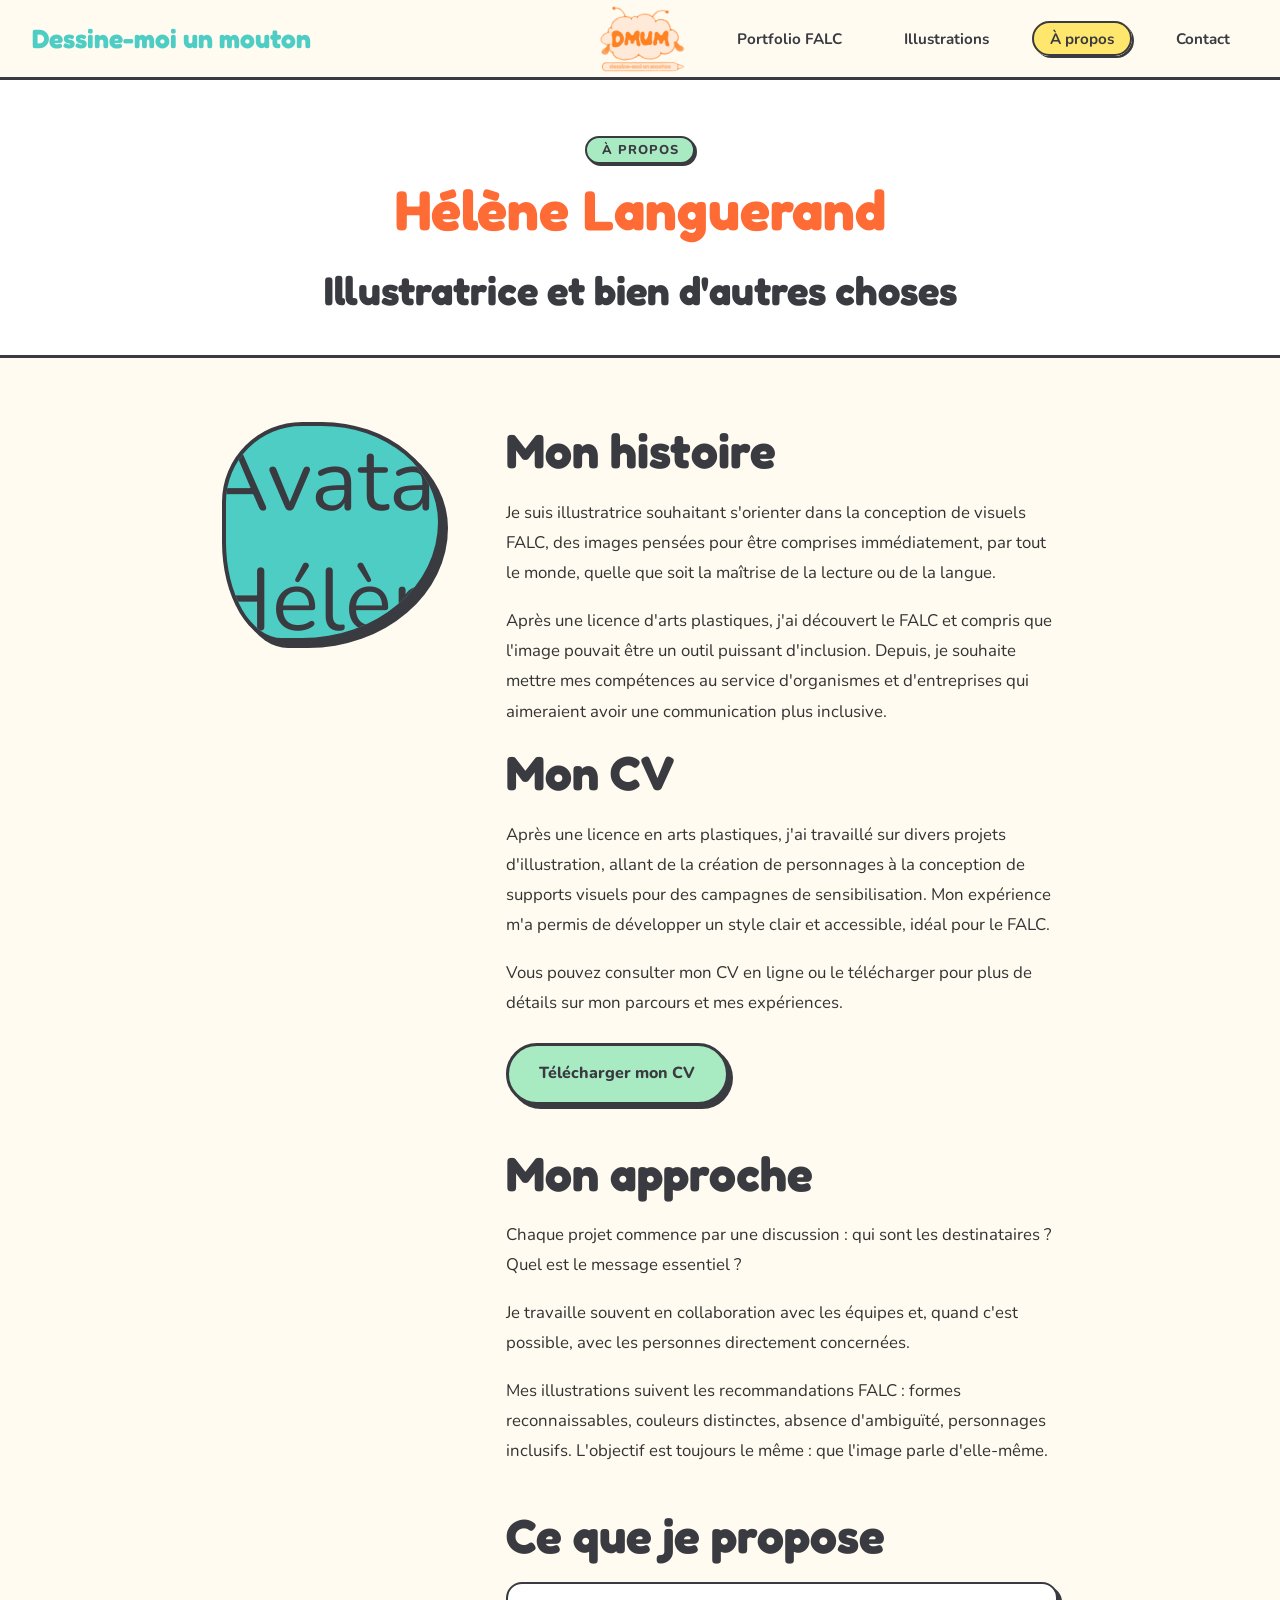
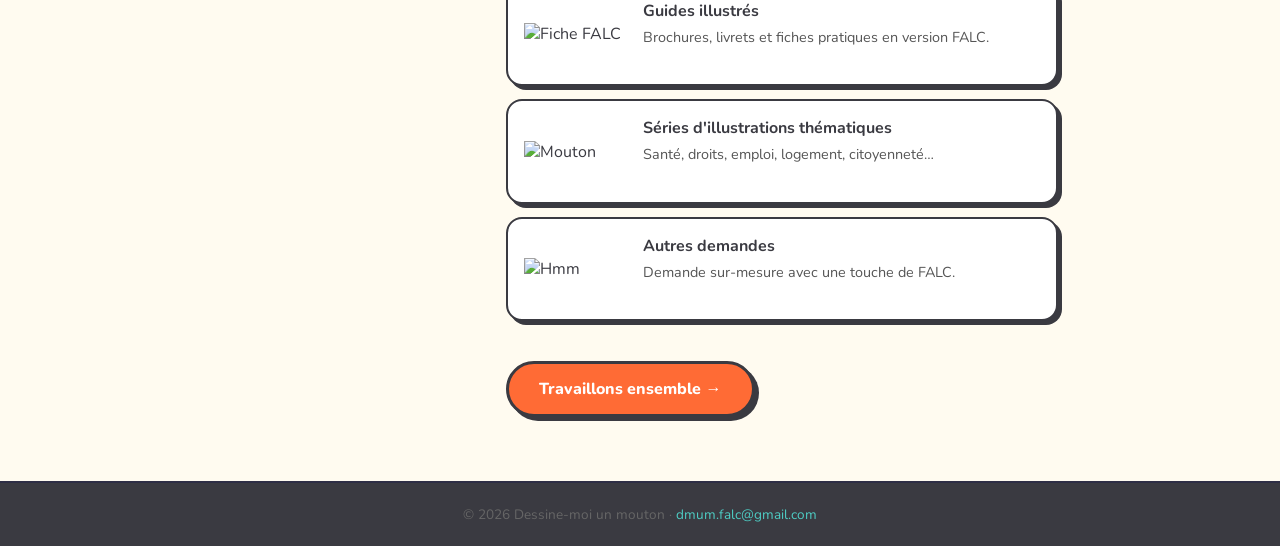
==== commit 79dc8cfa: "Ajout du CV au site" ====
--- a/apropos.html
+++ b/apropos.html
@@ -43,7 +43,7 @@
   <div class="apropos-wrap">
 
     <div class="avatar reveal">
-      <img src="images/Avatar.webp" alt="Avatar Hélène Languerand" style="width:120%; height:120%; object-fit:cover;">
+      <img src="images/Avatar.png" alt="Avatar Hélène Languerand" style="width:120%; height:120%; object-fit:cover;">
     </div>
 
     <div class="apropos-text">
@@ -55,6 +55,19 @@
         </p>
         <p>
           Après une licence d'arts plastiques, j'ai découvert le FALC et compris que l'image pouvait être un outil puissant d'inclusion. Depuis, je souhaite mettre mes compétences au service d'organismes et d'entreprises qui aimeraient avoir une communication plus inclusive.
+        </p>
+      </div>
+
+      <div class="reveal">
+        <h2>Mon CV</h2>
+        <p>
+          Après une licence en arts plastiques, j'ai travaillé sur divers projets d'illustration, allant de la création de personnages à la conception de supports visuels pour des campagnes de sensibilisation. Mon expérience m'a permis de développer un style clair et accessible, idéal pour le FALC.
+        </p>
+        <p>
+          Vous pouvez consulter mon CV en ligne ou le télécharger pour plus de détails sur mon parcours et mes expériences.
+        <a href="files/CV_Helene_Languerand.pdf" download class="btn btn-green" style="margin-top:1.5rem; display:inline-block;">
+          Télécharger mon CV
+        </a>
         </p>
       </div>
 
@@ -76,7 +89,7 @@
         <div style="display:flex; flex-direction:column; gap:.8rem; margin-top:1rem;">
           <div style="display:flex; gap:1rem; align-items:center; background:#fff; border:2.5px solid var(--dark); border-radius:var(--r); padding:1rem; box-shadow:var(--shadow);">
             <!--<span style="font-size:2rem;">📖</span>-->
-            <img src="images/Fiches_Falc.webp" alt="Fiche FALC" style="width:20%; height:20%; object-fit:cover;">
+            <img src="images/Fiches_Falc.png" alt="Fiche FALC" style="width:20%; height:20%; object-fit:cover;">
             <div>
               <strong>Guides illustrés</strong>
               <p style="font-size:.9rem; color:#555; margin-top:.2rem;">Brochures, livrets et fiches pratiques en version FALC.</p>
@@ -84,7 +97,7 @@
           </div>
           <div style="display:flex; gap:1rem; align-items:center; background:#fff; border:2.5px solid var(--dark); border-radius:var(--r); padding:1rem; box-shadow:var(--shadow);">
             <!--<span style="font-size:2rem;">🖼️</span>-->
-            <img src="images/Mouton.webp" alt="Mouton" style="width:20%; height:20%; object-fit:cover;">
+            <img src="images/Mouton.png" alt="Mouton" style="width:20%; height:20%; object-fit:cover;">
             <div>
               <strong>Séries d'illustrations thématiques</strong>
               <p style="font-size:.9rem; color:#555; margin-top:.2rem;">Santé, droits, emploi, logement, citoyenneté…</p>
@@ -92,7 +105,7 @@
           </div>
           <div style="display:flex; gap:1rem; align-items:center; background:#fff; border:2.5px solid var(--dark); border-radius:var(--r); padding:1rem; box-shadow:var(--shadow);">
             <!--<span style="font-size:2rem;">🤝</span> -->
-            <img src="images/Hmm.webp" alt="Hmm" style="width:20%; height:20%; object-fit:cover;">
+            <img src="images/Hmm.png" alt="Hmm" style="width:20%; height:20%; object-fit:cover;">
             <div>
               <strong>Autres demandes</strong>
               <p style="font-size:.9rem; color:#555; margin-top:.2rem;">Demande sur-mesure avec une touche de FALC.</p>
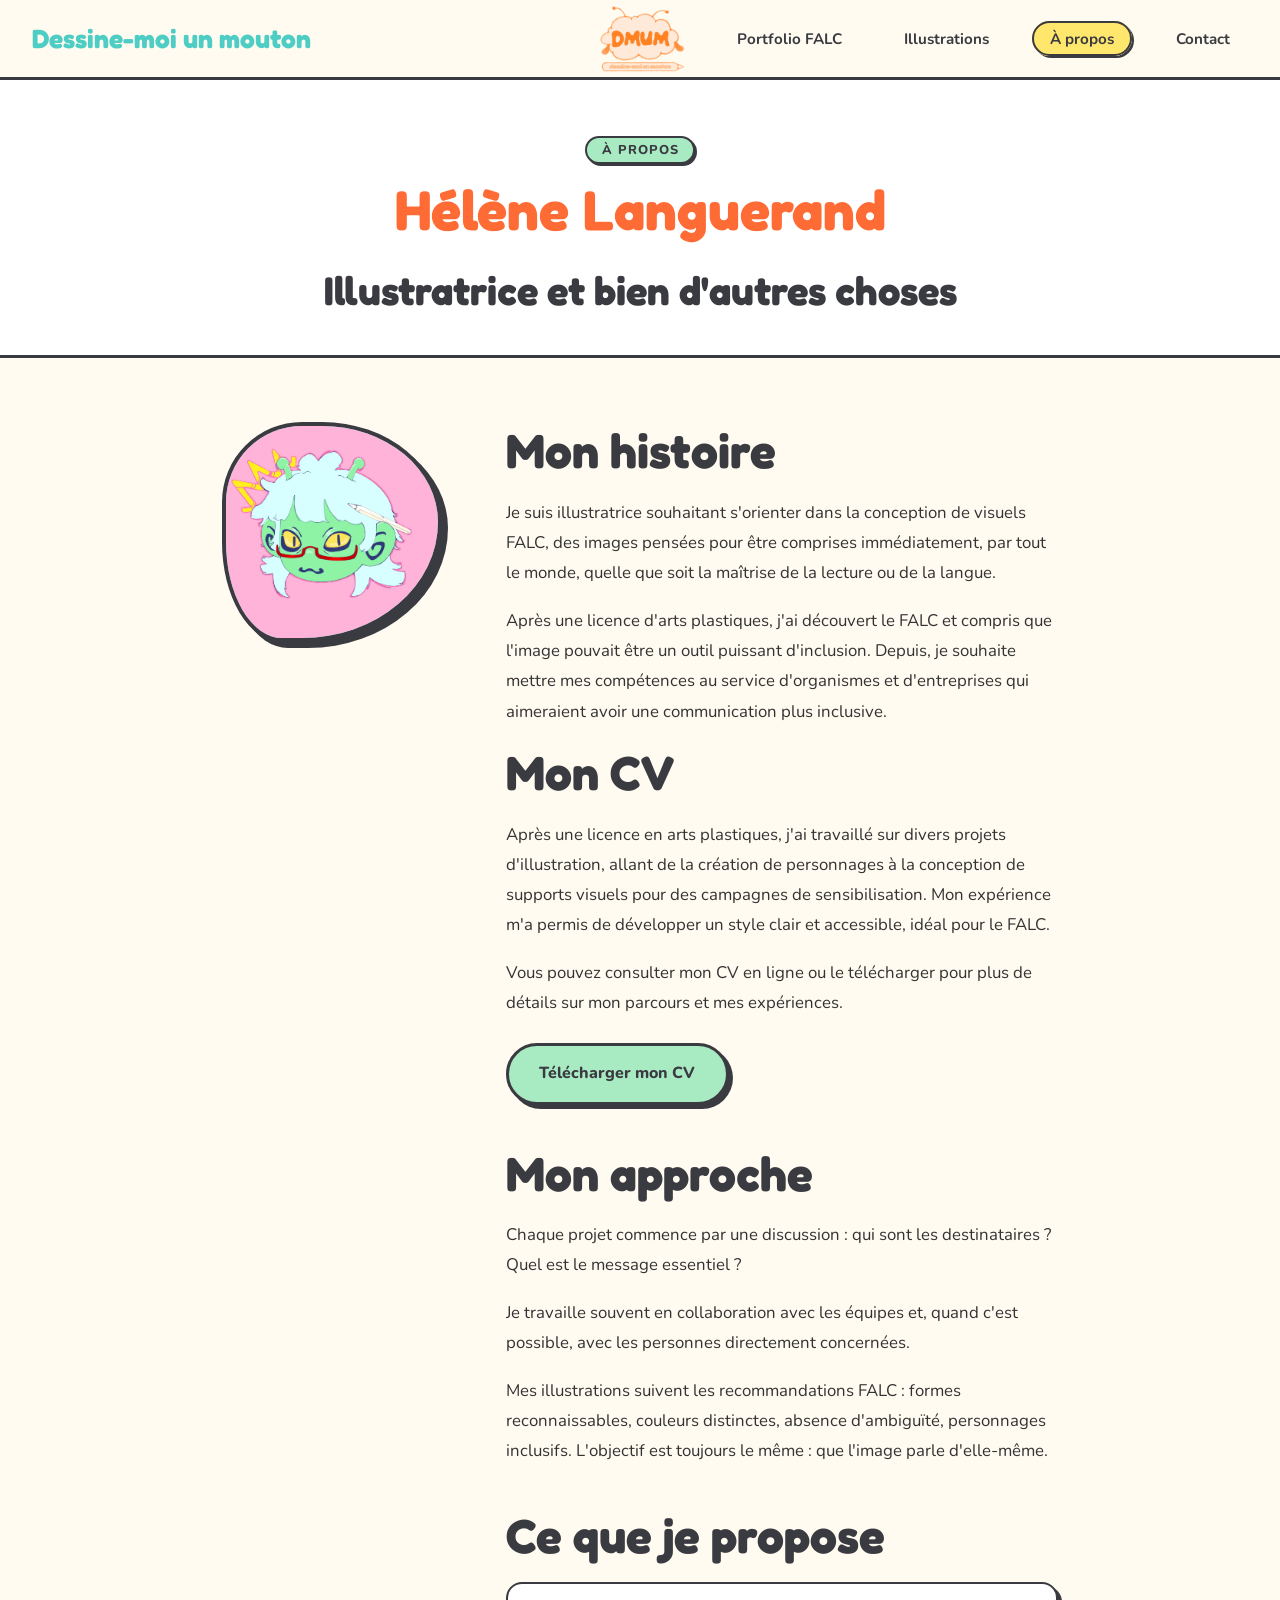
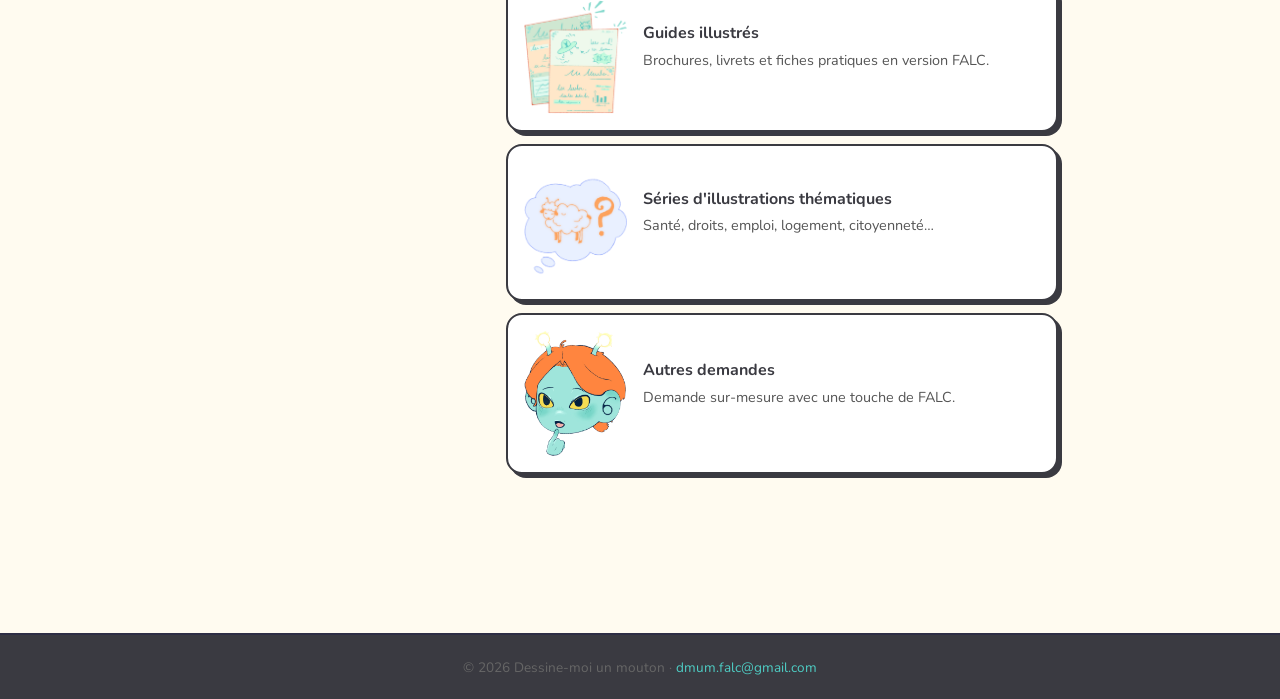
==== commit c7034297: "Merge branch 'main' of https://github.com/nakzskea/Site-LN" ====
--- a/apropos.html
+++ b/apropos.html
@@ -43,7 +43,7 @@
   <div class="apropos-wrap">
 
     <div class="avatar reveal">
-      <img src="images/Avatar.png" alt="Avatar Hélène Languerand" style="width:120%; height:120%; object-fit:cover;">
+      <img src="images/Avatar.webp" alt="Avatar Hélène Languerand" style="width:120%; height:120%; object-fit:cover;">
     </div>
 
     <div class="apropos-text">
@@ -89,7 +89,7 @@
         <div style="display:flex; flex-direction:column; gap:.8rem; margin-top:1rem;">
           <div style="display:flex; gap:1rem; align-items:center; background:#fff; border:2.5px solid var(--dark); border-radius:var(--r); padding:1rem; box-shadow:var(--shadow);">
             <!--<span style="font-size:2rem;">📖</span>-->
-            <img src="images/Fiches_Falc.png" alt="Fiche FALC" style="width:20%; height:20%; object-fit:cover;">
+            <img src="images/Fiches_Falc.webp" alt="Fiche FALC" style="width:20%; height:20%; object-fit:cover;">
             <div>
               <strong>Guides illustrés</strong>
               <p style="font-size:.9rem; color:#555; margin-top:.2rem;">Brochures, livrets et fiches pratiques en version FALC.</p>
@@ -97,7 +97,7 @@
           </div>
           <div style="display:flex; gap:1rem; align-items:center; background:#fff; border:2.5px solid var(--dark); border-radius:var(--r); padding:1rem; box-shadow:var(--shadow);">
             <!--<span style="font-size:2rem;">🖼️</span>-->
-            <img src="images/Mouton.png" alt="Mouton" style="width:20%; height:20%; object-fit:cover;">
+            <img src="images/Mouton.webp" alt="Mouton" style="width:20%; height:20%; object-fit:cover;">
             <div>
               <strong>Séries d'illustrations thématiques</strong>
               <p style="font-size:.9rem; color:#555; margin-top:.2rem;">Santé, droits, emploi, logement, citoyenneté…</p>
@@ -105,7 +105,7 @@
           </div>
           <div style="display:flex; gap:1rem; align-items:center; background:#fff; border:2.5px solid var(--dark); border-radius:var(--r); padding:1rem; box-shadow:var(--shadow);">
             <!--<span style="font-size:2rem;">🤝</span> -->
-            <img src="images/Hmm.png" alt="Hmm" style="width:20%; height:20%; object-fit:cover;">
+            <img src="images/Hmm.webp" alt="Hmm" style="width:20%; height:20%; object-fit:cover;">
             <div>
               <strong>Autres demandes</strong>
               <p style="font-size:.9rem; color:#555; margin-top:.2rem;">Demande sur-mesure avec une touche de FALC.</p>
